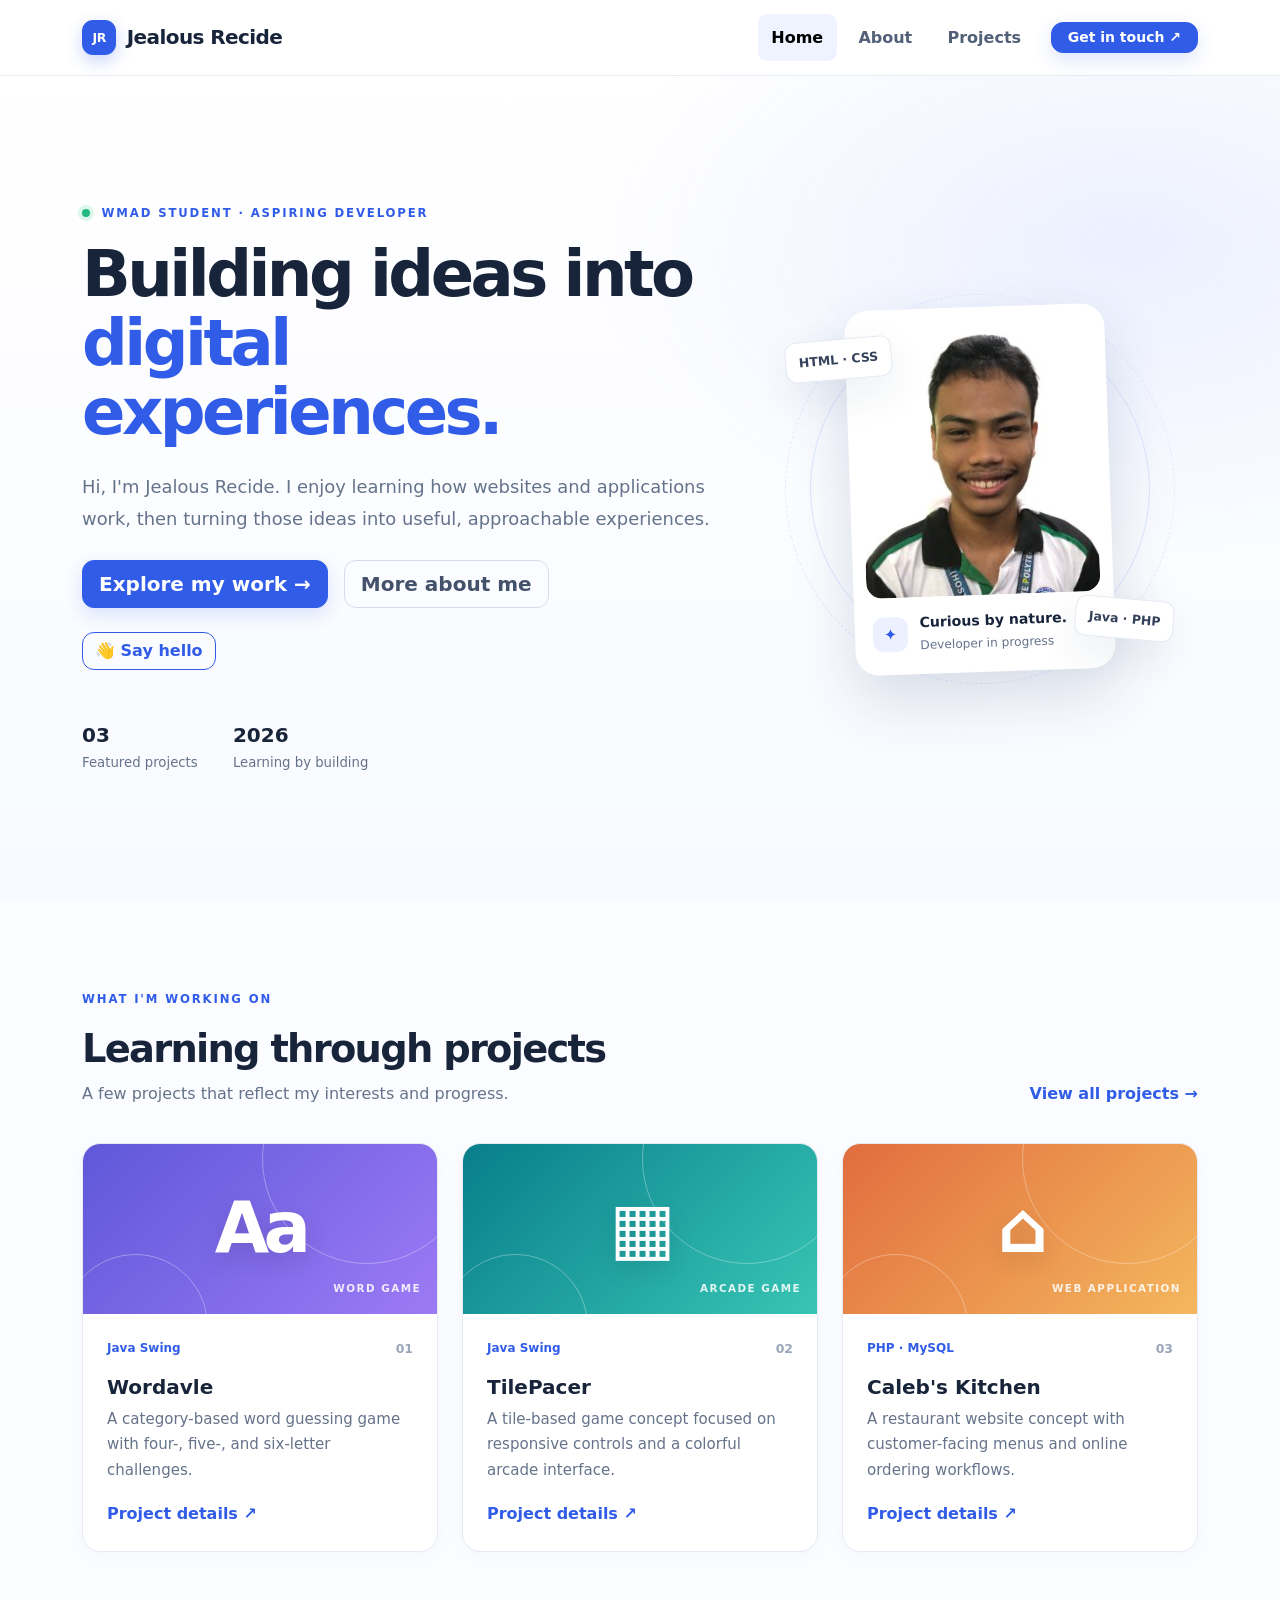
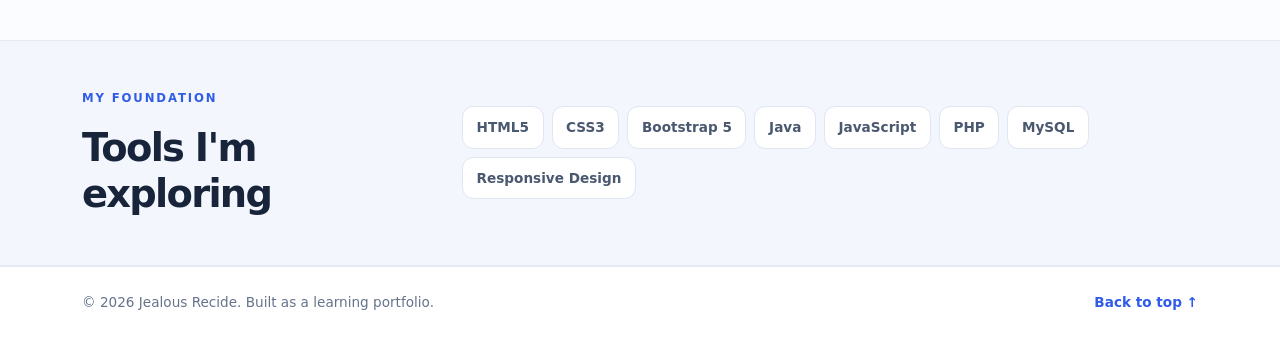
==== index.html @ b9210143 "first commit" ====
<!DOCTYPE html>
<html lang="en">
<head>
  <meta charset="utf-8">
  <meta name="viewport" content="width=device-width, initial-scale=1">
  <meta name="description" content="Jealous Recide's student developer portfolio and selected projects.">
  <meta name="theme-color" content="#f8fafc">
  <title>Jealous Recide | Portfolio</title>
  <link href="https://cdn.jsdelivr.net/npm/bootstrap@5.3.3/dist/css/bootstrap.min.css" rel="stylesheet">
  <link rel="stylesheet" href="css/style.css">
</head>
<body>
  <a class="skip-link" href="#main-content">Skip to content</a>
  <nav class="navbar navbar-expand-lg navbar-light sticky-top site-nav">
    <div class="container">
      <a class="navbar-brand fw-bold" href="index.html"><span class="brand-mark">JR</span> Jealous Recide</a>
      <button class="navbar-toggler" type="button" data-bs-toggle="collapse" data-bs-target="#portfolioNav" aria-controls="portfolioNav" aria-expanded="false" aria-label="Toggle navigation">
        <span class="navbar-toggler-icon"></span>
      </button>
      <div class="collapse navbar-collapse" id="portfolioNav">
        <ul class="navbar-nav ms-auto align-items-lg-center gap-lg-2">
          <li class="nav-item"><a class="nav-link active" aria-current="page" href="index.html">Home</a></li>
          <li class="nav-item"><a class="nav-link" href="about.html">About</a></li>
          <li class="nav-item"><a class="nav-link" href="projects.html">Projects</a></li>
          <li class="nav-item ms-lg-2"><a class="btn btn-primary btn-sm px-3" href="about.html#contact">Get in touch <span aria-hidden="true">↗</span></a></li>
        </ul>
      </div>
    </div>
  </nav>

  <main id="main-content">
    <section class="hero-section py-5 py-lg-6">
      <div class="container py-lg-4">
        <div class="row align-items-center g-5">
          <div class="col-lg-7 order-2 order-lg-1">
            <p class="eyebrow mb-3"><span class="status-dot"></span> WMAD STUDENT · ASPIRING DEVELOPER</p>
            <h1 class="display-3 fw-bold hero-title">Building ideas into <span>digital experiences.</span></h1>
            <p class="lead hero-copy mt-4">Hi, I'm Jealous Recide. I enjoy learning how websites and applications work, then turning those ideas into useful, approachable experiences.</p>
            <div class="d-flex flex-wrap gap-3 mt-4">
              <a class="btn btn-primary btn-lg" href="projects.html">Explore my work <span aria-hidden="true">→</span></a>
              <a class="btn btn-outline-secondary btn-lg" href="about.html">More about me</a>
            </div>
            <div class="greeting-box mt-4">
              <button id="greetBtn" type="button" class="btn btn-outline-primary">👋 Say hello</button>
              <p id="greetMessage" class="greeting-message mb-0" role="status" aria-live="polite"></p>
            </div>
            <div class="hero-meta mt-5">
              <div><strong>03</strong><span>Featured projects</span></div>
              <div><strong>2026</strong><span>Learning by building</span></div>
            </div>
          </div>
          <div class="col-lg-5 order-1 order-lg-2">
            <div class="portrait-wrap mx-auto">
              <div class="portrait-orbit orbit-one"></div><div class="portrait-orbit orbit-two"></div>
              <div class="portrait-card">
                <img src="images/profile.jpg" class="profile-image" alt="Portrait of Jealous Recide">
                <div class="portrait-caption"><span class="caption-icon">✦</span><div><strong>Curious by nature.</strong><small>Developer in progress</small></div></div>
              </div>
              <span class="floating-tag tag-top">HTML · CSS</span><span class="floating-tag tag-bottom">Java · PHP</span>
            </div>
          </div>
        </div>
      </div>
    </section>

    <section class="section-space">
      <div class="container">
        <div class="section-heading d-flex flex-column flex-md-row justify-content-between align-items-md-end gap-3">
          <div><p class="eyebrow">WHAT I'M WORKING ON</p><h2 class="section-title">Learning through projects</h2><p class="section-subtitle mb-0">A few projects that reflect my interests and progress.</p></div>
          <a href="projects.html" class="text-link">View all projects <span aria-hidden="true">→</span></a>
        </div>
        <div class="row g-4 mt-2">
          <div class="col-md-6 col-lg-4">
            <article class="card project-card h-100">
              <div class="project-visual visual-purple"><span class="visual-symbol">Aa</span><span class="visual-label">WORD GAME</span></div>
              <div class="card-body p-4"><div class="d-flex justify-content-between align-items-center mb-3"><span class="project-type">Java Swing</span><span class="project-number">01</span></div><h3 class="h5 card-title">Wordavle</h3><p class="card-text">A category-based word guessing game with four-, five-, and six-letter challenges.</p><a href="projects.html#wordavle" class="stretched-link text-link">Project details <span aria-hidden="true">↗</span></a></div>
            </article>
          </div>
          <div class="col-md-6 col-lg-4">
            <article class="card project-card h-100">
              <div class="project-visual visual-teal"><span class="visual-symbol">▦</span><span class="visual-label">ARCADE GAME</span></div>
              <div class="card-body p-4"><div class="d-flex justify-content-between align-items-center mb-3"><span class="project-type">Java Swing</span><span class="project-number">02</span></div><h3 class="h5 card-title">TilePacer</h3><p class="card-text">A tile-based game concept focused on responsive controls and a colorful arcade interface.</p><a href="projects.html#tilepacer" class="stretched-link text-link">Project details <span aria-hidden="true">↗</span></a></div>
            </article>
          </div>
          <div class="col-md-6 col-lg-4">
            <article class="card project-card h-100">
              <div class="project-visual visual-orange"><span class="visual-symbol">⌂</span><span class="visual-label">WEB APPLICATION</span></div>
              <div class="card-body p-4"><div class="d-flex justify-content-between align-items-center mb-3"><span class="project-type">PHP · MySQL</span><span class="project-number">03</span></div><h3 class="h5 card-title">Caleb's Kitchen</h3><p class="card-text">A restaurant website concept with customer-facing menus and online ordering workflows.</p><a href="projects.html#calebs" class="stretched-link text-link">Project details <span aria-hidden="true">↗</span></a></div>
            </article>
          </div>
        </div>
      </div>
    </section>

    <section class="skills-band py-5">
      <div class="container">
        <div class="row align-items-center g-4">
          <div class="col-lg-4"><p class="eyebrow">MY FOUNDATION</p><h2 class="section-title mb-0">Tools I'm exploring</h2></div>
          <div class="col-lg-8"><div class="d-flex flex-wrap gap-2 skill-list"><span>HTML5</span><span>CSS3</span><span>Bootstrap 5</span><span>Java</span><span>JavaScript</span><span>PHP</span><span>MySQL</span><span>Responsive Design</span></div></div>
        </div>
      </div>
    </section>
  </main>

  <footer class="site-footer py-4"><div class="container d-flex flex-column flex-md-row justify-content-between align-items-center gap-2"><p class="mb-0">© 2026 Jealous Recide. Built as a learning portfolio.</p><a href="#main-content" class="footer-link">Back to top ↑</a></div></footer>
    <button id="backToTop" class="back-to-top" type="button" aria-label="Back to top">↑</button>
  <script src="https://cdn.jsdelivr.net/npm/bootstrap@5.3.3/dist/js/bootstrap.bundle.min.js"></script>
  <script src="js/script.js"></script>
</body>
</html>
---- css/style.css ----
:root  {
    --ink: #17243a;
    --muted: #65738a;
    --primary: #315ce8;
    --primary-dark: #2447bf;
    --line: #e4eaf3;
    --soft: #f5f7fc;
    --surface: #ffffff;
    --radius: 1.15rem;
    --shadow: 0 16px 42px rgba(25, 45, 86, .08);
}
html  {
    scroll-behavior: smooth;
    scroll-padding-top: 5rem;
}
body  {
    margin: 0;
    color: var(--ink);
    background: #fbfcff;
    font-family: Inter, "Segoe UI", system-ui, -apple-system, sans-serif;
    line-height: 1.7;
}
a  {
    text-underline-offset: .2em;
}
.skip-link  {
    position: absolute;
    top: -100px;
    left: 1rem;
    z-index: 2000;
    padding: .75rem 1rem;
    background: white;
    border-radius: .5rem;
}
.skip-link:focus  {
    top: 1rem;
}
.site-nav  {
    background: rgba(255,255,255,.94);
    border-bottom: 1px solid rgba(228,234,243,.9);
    backdrop-filter: blur(14px);
}
.navbar  {
    min-height: 76px;
}
.navbar-brand  {
    color: var(--ink);
    letter-spacing: -.03em;
    display: inline-flex;
    align-items: center;
    gap: .65rem;
}
.brand-mark  {
    display: inline-grid;
    place-items: center;
    width: 2.15rem;
    height: 2.15rem;
    border-radius: .7rem;
    color: white;
    background: var(--primary);
    font-size: .78rem;
    letter-spacing: -.04em;
    box-shadow: 0 6px 16px rgba(49,92,232,.25);
}
.nav-link  {
    color: #526078;
    font-weight: 600;
    padding: .6rem .85rem !important;
    border-radius: .6rem;
}
.nav-link:hover, .nav-link.active  {
    color: var(--primary);
    background: #eff3ff;
}
.btn  {
    border-radius: .75rem;
    font-weight: 650;
}
.btn-primary  {
    --bs-btn-bg: var(--primary);
    --bs-btn-border-color: var(--primary);
    --bs-btn-hover-bg: var(--primary-dark);
    --bs-btn-hover-border-color: var(--primary-dark);
    --bs-btn-active-bg: var(--primary-dark);
    box-shadow: 0 7px 18px rgba(49,92,232,.16);
}
.btn-outline-secondary  {
    --bs-btn-color: #43516a;
    --bs-btn-border-color: #d4dce9;
    --bs-btn-hover-bg: #f0f3f9;
    --bs-btn-hover-color: var(--ink);
    --bs-btn-hover-border-color: #d4dce9;
}
.hero-section  {
    overflow: hidden;
    background: radial-gradient(ellipse at 88% 20%, rgba(91,128,255,.11), transparent 34%), linear-gradient(180deg, #fff 0%, #f8faff 100%);
}
.py-lg-6  {
    padding-top: 6.5rem !important;
    padding-bottom: 6.5rem !important;
}
.eyebrow  {
    color: var(--primary);
    font-size: .73rem;
    letter-spacing: .16em;
    font-weight: 800;
}
.status-dot  {
    display: inline-block;
    width: .5rem;
    height: .5rem;
    margin-right: .35rem;
    border-radius: 50%;
    background: #22b981;
    box-shadow: 0 0 0 4px #dcf8ec;
}
.hero-title  {
    max-width: 760px;
    color: var(--ink);
    letter-spacing: -.055em;
    line-height: 1.08;
}
.hero-title span  {
    color: var(--primary);
}
.hero-copy  {
    max-width: 650px;
    color: var(--muted);
    font-size: 1.12rem;
    line-height: 1.8;
}
.hero-meta  {
    display: flex;
    flex-wrap: wrap;
    gap: 2.2rem;
}
.hero-meta div  {
    display: flex;
    flex-direction: column;
}
.hero-meta strong  {
    font-size: 1.25rem;
    color: var(--ink);
}
.hero-meta span  {
    font-size: .83rem;
    color: var(--muted);
}
.portrait-wrap  {
    position: relative;
    display: grid;
    place-items: center;
    width: min(100%, 390px);
    min-height: 390px;
}
.portrait-orbit  {
    position: absolute;
    border: 1px solid #dce5ff;
    border-radius: 50%;
}
.orbit-one  {
    width: 340px;
    height: 340px;
}
.orbit-two  {
    width: 390px;
    height: 390px;
    border-style: dashed;
    opacity: .8;
}
.portrait-card  {
    position: relative;
    z-index: 1;
    width: 260px;
    padding: .75rem;
    border: 1px solid white;
    border-radius: 1.5rem;
    background: white;
    box-shadow: 0 24px 60px rgba(34,54,100,.16);
    transform: rotate(-2deg);
}
.profile-image  {
    display: block;
    width: 100%;
    height: 275px;
    object-fit: cover;
    object-position: center;
    border-radius: 1rem;
    background: #e9eef8;
}
.portrait-caption  {
    display: flex;
    gap: .75rem;
    align-items: center;
    padding: .9rem .3rem .3rem;
}
.portrait-caption strong, .portrait-caption small  {
    display: block;
}
.portrait-caption strong  {
    font-size: .88rem;
}
.portrait-caption small  {
    color: var(--muted);
    font-size: .76rem;
}
.caption-icon  {
    display: grid;
    place-items: center;
    width: 2.2rem;
    height: 2.2rem;
    color: var(--primary);
    background: #edf1ff;
    border-radius: .7rem;
}
.floating-tag  {
    position: absolute;
    z-index: 2;
    padding: .55rem .8rem;
    color: #34415a;
    background: white;
    border: 1px solid var(--line);
    border-radius: .7rem;
    box-shadow: var(--shadow);
    font-size: .78rem;
    font-weight: 750;
}
.tag-top  {
    top: 45px;
    left: 0;
    transform: rotate(-5deg);
}
.tag-bottom  {
    right: 0;
    bottom: 45px;
    transform: rotate(5deg);
}
.section-space  {
    padding: 5.5rem 0;
}
.section-heading  {
    margin-bottom: .7rem;
}
.section-title  {
    color: var(--ink);
    font-size: clamp(1.8rem, 3vw, 2.45rem);
    font-weight: 780;
    letter-spacing: -.045em;
}
.section-subtitle  {
    color: var(--muted);
}
.text-link  {
    color: var(--primary);
    font-weight: 750;
    text-decoration: none;
}
.text-link:hover  {
    color: var(--primary-dark);
    text-decoration: underline;
}
.project-card  {
    border: 1px solid var(--line);
    border-radius: var(--radius);
    overflow: hidden;
    background: var(--surface);
    box-shadow: 0 4px 18px rgba(25,45,86,.025);
    transition: transform .2s ease, box-shadow .2s ease;
}
.project-card:hover  {
    transform: translateY(-5px);
    box-shadow: var(--shadow);
}
.project-visual  {
    position: relative;
    display: grid;
    place-items: center;
    min-height: 170px;
    overflow: hidden;
}
.project-visual::before, .project-visual::after  {
    position: absolute;
    content: "";
    border: 1px solid rgba(255,255,255,.32);
    border-radius: 50%;
}
.project-visual::before  {
    width: 210px;
    height: 210px;
    right: -35px;
    top: -90px;
}
.project-visual::after  {
    width: 145px;
    height: 145px;
    left: -20px;
    bottom: -85px;
}
.visual-purple  {
    background: linear-gradient(135deg, #5e58d9, #9d7af5);
}
.visual-teal  {
    background: linear-gradient(135deg, #087e8b, #38c5b5);
}
.visual-orange  {
    background: linear-gradient(135deg, #e16d3e, #f4b75e);
}
.visual-symbol  {
    color: white;
    font-size: 4.4rem;
    font-weight: 800;
    letter-spacing: -.08em;
    line-height: 1;
    text-shadow: 0 8px 24px rgba(0,0,0,.12);
}
.visual-label  {
    position: absolute;
    right: 1rem;
    bottom: 1rem;
    color: rgba(255,255,255,.86);
    font-size: .65rem;
    letter-spacing: .14em;
    font-weight: 800;
}
.project-type  {
    color: var(--primary);
    font-size: .75rem;
    font-weight: 750;
}
.project-number  {
    color: #9aa6ba;
    font-size: .78rem;
    font-weight: 800;
}
.card-title  {
    color: var(--ink);
    font-weight: 780;
}
.card-text  {
    color: var(--muted);
    font-size: .94rem;
}
.skills-band  {
    background: #f3f6fc;
    border-top: 1px solid var(--line);
    border-bottom: 1px solid var(--line);
}
.skill-list span  {
    display: inline-flex;
    align-items: center;
    padding: .55rem .85rem;
    border: 1px solid #dfe6f2;
    border-radius: .7rem;
    background: white;
    color: #4a5870;
    font-size: .85rem;
    font-weight: 650;
}
.site-footer  {
    border-top: 1px solid var(--line);
    background: white;
    color: var(--muted);
    font-size: .85rem;
}
.footer-link  {
    color: var(--primary);
    font-weight: 700;
    text-decoration: none;
}
.page-hero  {
    background: radial-gradient(ellipse at 80% 20%, rgba(91,128,255,.12), transparent 35%), #f7f9ff;
    border-bottom: 1px solid var(--line);
}
.page-hero .hero-title  {
    font-size: clamp(2.7rem, 6vw, 4.3rem);
}
.content-panel, .contact-panel  {
    padding: clamp(1.4rem, 4vw, 2.5rem);
    border: 1px solid var(--line);
    border-radius: var(--radius);
    background: white;
    box-shadow: 0 6px 26px rgba(25,45,86,.035);
}
.content-panel p:not(.eyebrow)  {
    color: var(--muted);
}
.callout  {
    padding: 1.1rem 1.2rem;
    border-left: 3px solid var(--primary);
    border-radius: 0 .7rem .7rem 0;
    background: #f3f6ff;
}
.callout strong  {
    display: block;
    margin-bottom: .25rem;
    color: var(--ink);
}
.callout p  {
    font-size: .93rem;
}
.skill-row  {
    margin-bottom: 1.35rem;
}
.skill-row strong  {
    font-size: .9rem;
}
.skill-row span  {
    color: var(--muted);
    font-size: .75rem;
}
.progress  {
    height: .48rem;
    margin-top: .55rem;
    border-radius: 2rem;
    background: #edf1f8;
}
.progress-bar  {
    border-radius: 2rem;
    background: linear-gradient(90deg, var(--primary), #7c91ff);
}
.contact-panel  {
    background: linear-gradient(135deg, #fff, #f8faff);
}
.form-label  {
    color: #35425a;
    font-size: .88rem;
    font-weight: 700;
}
.form-control  {
    border-color: #dce3ef;
    border-radius: .7rem;
    padding: .8rem .9rem;
}
.form-control:focus  {
    border-color: #8ea5ff;
    box-shadow: 0 0 0 .22rem rgba(49,92,232,.12);
}
.status-badge  {
    padding: .6rem .8rem;
    color: #4c5d79;
    background: #edf2ff;
}
.project-table  {
    --bs-table-bg: transparent;
    --bs-table-color: var(--ink);
}
.project-table thead th  {
    color: #64718a;
    background: #f5f7fc;
    font-size: .75rem;
    letter-spacing: .06em;
    text-transform: uppercase;
    white-space: nowrap;
}
.project-table th, .project-table td  {
    padding: 1rem;
    border-color: var(--line);
}
.project-table tbody th  {
    font-weight: 750;
}
.caption-top  {
    color: var(--muted);
    font-size: .85rem;
}
.status-pill  {
    display: inline-block;
    padding: .3rem .6rem;
    border-radius: 2rem;
    font-size: .76rem;
    font-weight: 750;
    white-space: nowrap;
}
.status-progress  {
    color: #2258c9;
    background: #e9efff;
}
.status-planning  {
    color: #93611b;
    background: #fff3d9;
}
.status-completed  {
    color: #005726;
    background: #aae3b3;
}
.cta-section  {
    background: #f3f6fc;
    border-top: 1px solid var(--line);
}
@media (max-width: 991.98px)  {
    .section-space  {
        padding: 4rem 0;
    }
    .portrait-wrap  {
        min-height: 350px;
    }
    .orbit-one  {
        width: 300px;
        height: 300px;
    }
    .orbit-two  {
        width: 340px;
        height: 340px;
    }
    .profile-image  {
        height: 245px;
    }
}
@media (max-width: 575.98px)  {
    .hero-section  {
        padding-top: 2.5rem !important;
    }
    .hero-title  {
        font-size: clamp(2.45rem, 12vw, 3.6rem);
    }
    .hero-meta  {
        gap: 1.5rem;
    }
    .portrait-wrap  {
        min-height: 315px;
    }
    .orbit-one  {
        width: 260px;
        height: 260px;
    }
    .orbit-two  {
        width: 300px;
        height: 300px;
    }
    .portrait-card  {
        width: 218px;
    }
    .profile-image  {
        height: 220px;
    }
    .tag-top  {
        top: 25px;
        left: -2px;
    }
    .tag-bottom  {
        right: -2px;
        bottom: 28px;
    }
    .section-space  {
        padding: 3.5rem 0;
    }
    .project-table th, .project-table td  {
        padding: .8rem;
    }
}
@media (prefers-reduced-motion: reduce)  {
    *, *::before, *::after  {
        scroll-behavior: auto !important;
        transition-duration: .01ms !important;
        animation-duration: .01ms !important;
        animation-iteration-count: 1 !important;
    }
}
.greeting-box  {
    display: flex;
    flex-wrap: wrap;
    align-items: center;
    gap: .9rem;
}
.greeting-message  {
    display: none;
    padding: .55rem .9rem;
    border-radius: .75rem;
    color: #2447bf;
    background: #eef2ff;
    font-weight: 600;
}
.greeting-message.show  {
    display: block;
    animation: fadeIn .35s ease;
}
.project-details  {
    padding: .9rem 1rem;
    border-radius: .8rem;
    background: var(--soft);
    border: 1px solid var(--line);
    font-size: .92rem;
    color: var(--ink);
}
.project-details li + li  {
    margin-top: .35rem;
}
.form-control.is-invalid  {
    border-color: #dc3545;
}
.back-to-top  {
    position: fixed;
    right: 1.25rem;
    bottom: 1.25rem;
    z-index: 1500;
    width: 2.9rem;
    height: 2.9rem;
    border: 0;
    border-radius: 50%;
    color: #fff;
    background: var(--primary);
    font-size: 1.3rem;
    line-height: 1;
    box-shadow: 0 8px 20px rgba(49,92,232,.35);
    opacity: 0;
    visibility: hidden;
    transform: translateY(12px);
    transition: opacity .25s, transform .25s, visibility .25s;
}
.back-to-top.visible  {
    opacity: 1;
    visibility: visible;
    transform: translateY(0);
}
.back-to-top:hover  {
    background: var(--primary-dark);
}
@keyframes fadeIn  {
    from  {
        opacity: 0;
        transform: translateY(-4px);
    }
    to  {
        opacity: 1;
        transform: none;
    }
}
.btn-outline-primary  {
    --bs-btn-color: var(--primary);
    --bs-btn-border-color: var(--primary);
    --bs-btn-hover-bg: var(--primary);
    --bs-btn-hover-border-color: var(--primary);
    --bs-btn-active-bg: var(--primary-dark);
    --bs-btn-active-border-color: var(--primary-dark);
}
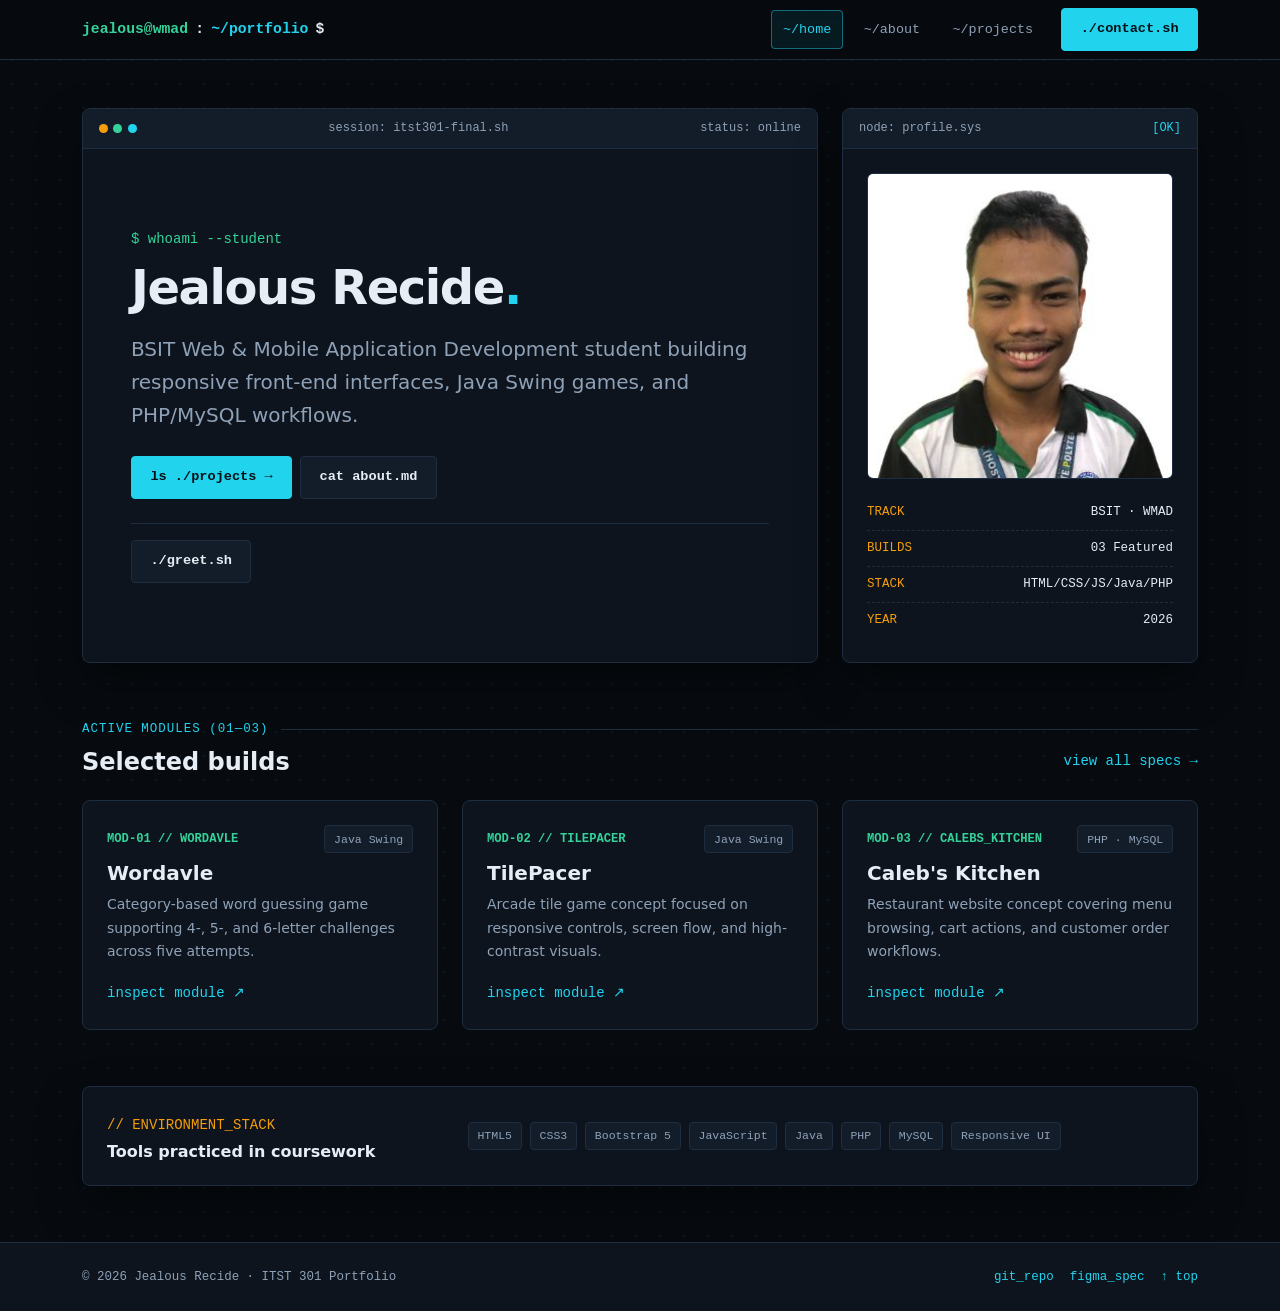
==== commit f68fdd57: "Design changes" ====
--- a/index.html
+++ b/index.html
@@ -3,108 +3,196 @@
 <head>
   <meta charset="utf-8">
   <meta name="viewport" content="width=device-width, initial-scale=1">
-  <meta name="description" content="Jealous Recide's student developer portfolio and selected projects.">
-  <meta name="theme-color" content="#f8fafc">
-  <title>Jealous Recide | Portfolio</title>
+  <meta name="description" content="Jealous Recide — WMAD student command-deck portfolio showcasing web, desktop, and database projects.">
+  <meta name="theme-color" content="#070b10">
+  <title>~/jealous-recide — Portfolio Deck</title>
   <link href="https://cdn.jsdelivr.net/npm/bootstrap@5.3.3/dist/css/bootstrap.min.css" rel="stylesheet">
   <link rel="stylesheet" href="css/style.css">
 </head>
 <body>
-  <a class="skip-link" href="#main-content">Skip to content</a>
-  <nav class="navbar navbar-expand-lg navbar-light sticky-top site-nav">
+  <a class="skip-link" href="#main-content">Skip to main content</a>
+
+  <nav class="navbar navbar-expand-lg navbar-dark sticky-top console-nav" aria-label="Primary navigation">
     <div class="container">
-      <a class="navbar-brand fw-bold" href="index.html"><span class="brand-mark">JR</span> Jealous Recide</a>
-      <button class="navbar-toggler" type="button" data-bs-toggle="collapse" data-bs-target="#portfolioNav" aria-controls="portfolioNav" aria-expanded="false" aria-label="Toggle navigation">
+      <a class="prompt-brand" href="index.html">
+        <span class="prompt-user">jealous@wmad</span>:<span class="prompt-path">~/portfolio</span>$
+      </a>
+      <button class="navbar-toggler" type="button" data-bs-toggle="collapse" data-bs-target="#deckNav" aria-controls="deckNav" aria-expanded="false" aria-label="Toggle navigation">
         <span class="navbar-toggler-icon"></span>
       </button>
-      <div class="collapse navbar-collapse" id="portfolioNav">
-        <ul class="navbar-nav ms-auto align-items-lg-center gap-lg-2">
-          <li class="nav-item"><a class="nav-link active" aria-current="page" href="index.html">Home</a></li>
-          <li class="nav-item"><a class="nav-link" href="about.html">About</a></li>
-          <li class="nav-item"><a class="nav-link" href="projects.html">Projects</a></li>
-          <li class="nav-item ms-lg-2"><a class="btn btn-primary btn-sm px-3" href="about.html#contact">Get in touch <span aria-hidden="true">↗</span></a></li>
+      <div class="collapse navbar-collapse" id="deckNav">
+        <ul class="navbar-nav ms-auto align-items-lg-center gap-lg-2 mt-2 mt-lg-0">
+          <li class="nav-item"><a class="nav-link console-link active" aria-current="page" href="index.html">~/home</a></li>
+          <li class="nav-item"><a class="nav-link console-link" href="about.html">~/about</a></li>
+          <li class="nav-item"><a class="nav-link console-link" href="projects.html">~/projects</a></li>
+          <li class="nav-item ms-lg-2 mt-2 mt-lg-0">
+            <a class="btn btn-deck btn-sm" href="about.html#contact">./contact.sh</a>
+          </li>
         </ul>
       </div>
     </div>
   </nav>
 
   <main id="main-content">
-    <section class="hero-section py-5 py-lg-6">
-      <div class="container py-lg-4">
-        <div class="row align-items-center g-5">
-          <div class="col-lg-7 order-2 order-lg-1">
-            <p class="eyebrow mb-3"><span class="status-dot"></span> WMAD STUDENT · ASPIRING DEVELOPER</p>
-            <h1 class="display-3 fw-bold hero-title">Building ideas into <span>digital experiences.</span></h1>
-            <p class="lead hero-copy mt-4">Hi, I'm Jealous Recide. I enjoy learning how websites and applications work, then turning those ideas into useful, approachable experiences.</p>
-            <div class="d-flex flex-wrap gap-3 mt-4">
-              <a class="btn btn-primary btn-lg" href="projects.html">Explore my work <span aria-hidden="true">→</span></a>
-              <a class="btn btn-outline-secondary btn-lg" href="about.html">More about me</a>
-            </div>
-            <div class="greeting-box mt-4">
-              <button id="greetBtn" type="button" class="btn btn-outline-primary">👋 Say hello</button>
-              <p id="greetMessage" class="greeting-message mb-0" role="status" aria-live="polite"></p>
-            </div>
-            <div class="hero-meta mt-5">
-              <div><strong>03</strong><span>Featured projects</span></div>
-              <div><strong>2026</strong><span>Learning by building</span></div>
+    <section class="deck-section pt-4 pt-lg-5">
+      <div class="container">
+        <div class="row g-4 align-items-stretch">
+          <div class="col-lg-8">
+            <div class="deck-panel h-100 d-flex flex-column">
+              <div class="window-bar">
+                <span class="window-dots" aria-hidden="true"><span></span><span></span><span></span></span>
+                <span>session: itst301-final.sh</span>
+                <span>status: online</span>
+              </div>
+              <div class="p-4 p-md-5 d-flex flex-column justify-content-center flex-grow-1">
+                <p class="mono small mb-2" style="color: var(--term-emerald);">$ whoami --student</p>
+                <h1 class="display-5 fw-bold mb-3" style="letter-spacing: -0.03em;">
+                  Jealous Recide<span style="color: var(--term-cyan);">.</span>
+                </h1>
+                <p class="lead mb-4" style="color: var(--text-dim); max-width: 56ch;">
+                  BSIT Web &amp; Mobile Application Development student building responsive front-end interfaces, Java Swing games, and PHP/MySQL workflows.
+                </p>
+
+                <div class="d-flex flex-wrap gap-2 mb-4">
+                  <a href="projects.html" class="btn btn-deck">ls ./projects →</a>
+                  <a href="about.html" class="btn btn-deck-ghost">cat about.md</a>
+                </div>
+
+                <div class="pt-3" style="border-top: 1px solid var(--hairline);">
+                  <div class="d-flex flex-wrap align-items-center gap-3">
+                    <button id="greetBtn" type="button" class="btn btn-deck-ghost btn-sm">./greet.sh</button>
+                    <p id="greetMessage" class="greeting-message mb-0" role="status" aria-live="polite"></p>
+                  </div>
+                </div>
+              </div>
             </div>
           </div>
-          <div class="col-lg-5 order-1 order-lg-2">
-            <div class="portrait-wrap mx-auto">
-              <div class="portrait-orbit orbit-one"></div><div class="portrait-orbit orbit-two"></div>
-              <div class="portrait-card">
-                <img src="images/profile.jpg" class="profile-image" alt="Portrait of Jealous Recide">
-                <div class="portrait-caption"><span class="caption-icon">✦</span><div><strong>Curious by nature.</strong><small>Developer in progress</small></div></div>
+
+          <div class="col-lg-4">
+            <aside class="deck-panel h-100" aria-label="Developer profile readout">
+              <div class="window-bar">
+                <span>node: profile.sys</span>
+                <span style="color: var(--term-cyan);">[OK]</span>
               </div>
-              <span class="floating-tag tag-top">HTML · CSS</span><span class="floating-tag tag-bottom">Java · PHP</span>
-            </div>
+              <div class="p-3 p-md-4">
+                <img src="/images/profile.jpg" class="deck-avatar mb-3" alt="Portrait of student developer Jealous Recide">
+                <div class="kv-line">
+                  <span class="kv-key">TRACK</span>
+                  <span class="kv-val">BSIT · WMAD</span>
+                </div>
+                <div class="kv-line">
+                  <span class="kv-key">BUILDS</span>
+                  <span class="kv-val">03 Featured</span>
+                </div>
+                <div class="kv-line">
+                  <span class="kv-key">STACK</span>
+                  <span class="kv-val">HTML/CSS/JS/Java/PHP</span>
+                </div>
+                <div class="kv-line">
+                  <span class="kv-key">YEAR</span>
+                  <span class="kv-val">2026</span>
+                </div>
+              </div>
+            </aside>
           </div>
         </div>
       </div>
     </section>
 
-    <section class="section-space">
+    <section class="deck-section pt-0">
       <div class="container">
-        <div class="section-heading d-flex flex-column flex-md-row justify-content-between align-items-md-end gap-3">
-          <div><p class="eyebrow">WHAT I'M WORKING ON</p><h2 class="section-title">Learning through projects</h2><p class="section-subtitle mb-0">A few projects that reflect my interests and progress.</p></div>
-          <a href="projects.html" class="text-link">View all projects <span aria-hidden="true">→</span></a>
+        <div class="deck-heading-rule">Active Modules (01—03)</div>
+        <div class="d-flex flex-column flex-sm-row justify-content-between align-items-sm-center gap-2 mb-4">
+          <h2 class="h4 fw-bold mb-0">Selected builds</h2>
+          <a href="projects.html" class="mono small text-decoration-none" style="color: var(--term-cyan);">view all specs →</a>
         </div>
-        <div class="row g-4 mt-2">
+
+        <div class="row g-4">
           <div class="col-md-6 col-lg-4">
-            <article class="card project-card h-100">
-              <div class="project-visual visual-purple"><span class="visual-symbol">Aa</span><span class="visual-label">WORD GAME</span></div>
-              <div class="card-body p-4"><div class="d-flex justify-content-between align-items-center mb-3"><span class="project-type">Java Swing</span><span class="project-number">01</span></div><h3 class="h5 card-title">Wordavle</h3><p class="card-text">A category-based word guessing game with four-, five-, and six-letter challenges.</p><a href="projects.html#wordavle" class="stretched-link text-link">Project details <span aria-hidden="true">↗</span></a></div>
+            <article class="module-card p-4 h-100 d-flex flex-column">
+              <div class="d-flex justify-content-between align-items-center mb-2">
+                <span class="module-code">MOD-01 // WORDAVLE</span>
+                <span class="flag-chip">Java Swing</span>
+              </div>
+              <h3 class="h5 fw-bold">Wordavle</h3>
+              <p class="small mb-3" style="color: var(--text-dim);">Category-based word guessing game supporting 4-, 5-, and 6-letter challenges across five attempts.</p>
+              <div class="mt-auto">
+                <a href="projects.html#wordavle" class="mono small text-decoration-none" style="color: var(--term-cyan);">inspect module ↗</a>
+              </div>
             </article>
           </div>
+
           <div class="col-md-6 col-lg-4">
-            <article class="card project-card h-100">
-              <div class="project-visual visual-teal"><span class="visual-symbol">▦</span><span class="visual-label">ARCADE GAME</span></div>
-              <div class="card-body p-4"><div class="d-flex justify-content-between align-items-center mb-3"><span class="project-type">Java Swing</span><span class="project-number">02</span></div><h3 class="h5 card-title">TilePacer</h3><p class="card-text">A tile-based game concept focused on responsive controls and a colorful arcade interface.</p><a href="projects.html#tilepacer" class="stretched-link text-link">Project details <span aria-hidden="true">↗</span></a></div>
+            <article class="module-card p-4 h-100 d-flex flex-column">
+              <div class="d-flex justify-content-between align-items-center mb-2">
+                <span class="module-code">MOD-02 // TILEPACER</span>
+                <span class="flag-chip">Java Swing</span>
+              </div>
+              <h3 class="h5 fw-bold">TilePacer</h3>
+              <p class="small mb-3" style="color: var(--text-dim);">Arcade tile game concept focused on responsive controls, screen flow, and high-contrast visuals.</p>
+              <div class="mt-auto">
+                <a href="projects.html#tilepacer" class="mono small text-decoration-none" style="color: var(--term-cyan);">inspect module ↗</a>
+              </div>
             </article>
           </div>
+
           <div class="col-md-6 col-lg-4">
-            <article class="card project-card h-100">
-              <div class="project-visual visual-orange"><span class="visual-symbol">⌂</span><span class="visual-label">WEB APPLICATION</span></div>
-              <div class="card-body p-4"><div class="d-flex justify-content-between align-items-center mb-3"><span class="project-type">PHP · MySQL</span><span class="project-number">03</span></div><h3 class="h5 card-title">Caleb's Kitchen</h3><p class="card-text">A restaurant website concept with customer-facing menus and online ordering workflows.</p><a href="projects.html#calebs" class="stretched-link text-link">Project details <span aria-hidden="true">↗</span></a></div>
+            <article class="module-card p-4 h-100 d-flex flex-column">
+              <div class="d-flex justify-content-between align-items-center mb-2">
+                <span class="module-code">MOD-03 // CALEBS_KITCHEN</span>
+                <span class="flag-chip">PHP · MySQL</span>
+              </div>
+              <h3 class="h5 fw-bold">Caleb's Kitchen</h3>
+              <p class="small mb-3" style="color: var(--text-dim);">Restaurant website concept covering menu browsing, cart actions, and customer order workflows.</p>
+              <div class="mt-auto">
+                <a href="projects.html#calebs" class="mono small text-decoration-none" style="color: var(--term-cyan);">inspect module ↗</a>
+              </div>
             </article>
           </div>
         </div>
       </div>
     </section>
 
-    <section class="skills-band py-5">
+    <section class="deck-section pt-0">
       <div class="container">
-        <div class="row align-items-center g-4">
-          <div class="col-lg-4"><p class="eyebrow">MY FOUNDATION</p><h2 class="section-title mb-0">Tools I'm exploring</h2></div>
-          <div class="col-lg-8"><div class="d-flex flex-wrap gap-2 skill-list"><span>HTML5</span><span>CSS3</span><span>Bootstrap 5</span><span>Java</span><span>JavaScript</span><span>PHP</span><span>MySQL</span><span>Responsive Design</span></div></div>
+        <div class="deck-panel p-4">
+          <div class="row align-items-center g-3">
+            <div class="col-lg-4">
+              <span class="mono small" style="color: var(--term-amber);">// ENVIRONMENT_STACK</span>
+              <h2 class="h6 fw-bold mb-0 mt-1">Tools practiced in coursework</h2>
+            </div>
+            <div class="col-lg-8">
+              <div class="d-flex flex-wrap gap-2">
+                <span class="flag-chip">HTML5</span>
+                <span class="flag-chip">CSS3</span>
+                <span class="flag-chip">Bootstrap 5</span>
+                <span class="flag-chip">JavaScript</span>
+                <span class="flag-chip">Java</span>
+                <span class="flag-chip">PHP</span>
+                <span class="flag-chip">MySQL</span>
+                <span class="flag-chip">Responsive UI</span>
+              </div>
+            </div>
+          </div>
         </div>
       </div>
     </section>
   </main>
 
-  <footer class="site-footer py-4"><div class="container d-flex flex-column flex-md-row justify-content-between align-items-center gap-2"><p class="mb-0">© 2026 Jealous Recide. Built as a learning portfolio.</p><a href="#main-content" class="footer-link">Back to top ↑</a></div></footer>
-    <button id="backToTop" class="back-to-top" type="button" aria-label="Back to top">↑</button>
+  <footer class="deck-footer py-4">
+    <div class="container d-flex flex-column flex-md-row justify-content-between align-items-center gap-2">
+      <p class="mb-0">© 2026 Jealous Recide · ITST 301 Portfolio</p>
+      <div class="d-flex flex-wrap gap-3">
+        <a href="https://github.com/jealous-23/Personal-Portfolio" target="_blank" rel="noopener noreferrer">git_repo</a>
+        <a href="https://www.figma.com/proto/FcJTuWtA9QdmIVQWVwW0Ci?node-id=117-224&t=16QmG3BetdjgKX7D-6" target="_blank" rel="noopener noreferrer">figma_spec</a>
+        <a href="#main-content">↑ top</a>
+      </div>
+    </div>
+  </footer>
+
+  <button id="backToTop" class="back-to-top" type="button" aria-label="Back to top">↑</button>
+
   <script src="https://cdn.jsdelivr.net/npm/bootstrap@5.3.3/dist/js/bootstrap.bundle.min.js"></script>
-  <script src="js/script.js"></script>
+  <script src="js/main.js"></script>
 </body>
-</html>
+</html>
--- a/css/style.css
+++ b/css/style.css
@@ -1,635 +1,475 @@
-:root  {
-    --ink: #17243a;
-    --muted: #65738a;
-    --primary: #315ce8;
-    --primary-dark: #2447bf;
-    --line: #e4eaf3;
-    --soft: #f5f7fc;
-    --surface: #ffffff;
-    --radius: 1.15rem;
-    --shadow: 0 16px 42px rgba(25, 45, 86, .08);
-}
-html  {
-    scroll-behavior: smooth;
-    scroll-padding-top: 5rem;
-}
-body  {
-    margin: 0;
-    color: var(--ink);
-    background: #fbfcff;
-    font-family: Inter, "Segoe UI", system-ui, -apple-system, sans-serif;
-    line-height: 1.7;
-}
-a  {
-    text-underline-offset: .2em;
-}
-.skip-link  {
-    position: absolute;
-    top: -100px;
-    left: 1rem;
-    z-index: 2000;
-    padding: .75rem 1rem;
-    background: white;
-    border-radius: .5rem;
-}
-.skip-link:focus  {
-    top: 1rem;
-}
-.site-nav  {
-    background: rgba(255,255,255,.94);
-    border-bottom: 1px solid rgba(228,234,243,.9);
-    backdrop-filter: blur(14px);
-}
-.navbar  {
-    min-height: 76px;
-}
-.navbar-brand  {
-    color: var(--ink);
-    letter-spacing: -.03em;
-    display: inline-flex;
-    align-items: center;
-    gap: .65rem;
-}
-.brand-mark  {
-    display: inline-grid;
-    place-items: center;
-    width: 2.15rem;
-    height: 2.15rem;
-    border-radius: .7rem;
-    color: white;
-    background: var(--primary);
-    font-size: .78rem;
-    letter-spacing: -.04em;
-    box-shadow: 0 6px 16px rgba(49,92,232,.25);
-}
-.nav-link  {
-    color: #526078;
-    font-weight: 600;
-    padding: .6rem .85rem !important;
-    border-radius: .6rem;
-}
-.nav-link:hover, .nav-link.active  {
-    color: var(--primary);
-    background: #eff3ff;
-}
-.btn  {
-    border-radius: .75rem;
-    font-weight: 650;
-}
-.btn-primary  {
-    --bs-btn-bg: var(--primary);
-    --bs-btn-border-color: var(--primary);
-    --bs-btn-hover-bg: var(--primary-dark);
-    --bs-btn-hover-border-color: var(--primary-dark);
-    --bs-btn-active-bg: var(--primary-dark);
-    box-shadow: 0 7px 18px rgba(49,92,232,.16);
-}
-.btn-outline-secondary  {
-    --bs-btn-color: #43516a;
-    --bs-btn-border-color: #d4dce9;
-    --bs-btn-hover-bg: #f0f3f9;
-    --bs-btn-hover-color: var(--ink);
-    --bs-btn-hover-border-color: #d4dce9;
-}
-.hero-section  {
-    overflow: hidden;
-    background: radial-gradient(ellipse at 88% 20%, rgba(91,128,255,.11), transparent 34%), linear-gradient(180deg, #fff 0%, #f8faff 100%);
-}
-.py-lg-6  {
-    padding-top: 6.5rem !important;
-    padding-bottom: 6.5rem !important;
-}
-.eyebrow  {
-    color: var(--primary);
-    font-size: .73rem;
-    letter-spacing: .16em;
-    font-weight: 800;
-}
-.status-dot  {
-    display: inline-block;
-    width: .5rem;
-    height: .5rem;
-    margin-right: .35rem;
-    border-radius: 50%;
-    background: #22b981;
-    box-shadow: 0 0 0 4px #dcf8ec;
-}
-.hero-title  {
-    max-width: 760px;
-    color: var(--ink);
-    letter-spacing: -.055em;
-    line-height: 1.08;
-}
-.hero-title span  {
-    color: var(--primary);
-}
-.hero-copy  {
-    max-width: 650px;
-    color: var(--muted);
-    font-size: 1.12rem;
-    line-height: 1.8;
-}
-.hero-meta  {
-    display: flex;
-    flex-wrap: wrap;
-    gap: 2.2rem;
-}
-.hero-meta div  {
-    display: flex;
-    flex-direction: column;
-}
-.hero-meta strong  {
-    font-size: 1.25rem;
-    color: var(--ink);
-}
-.hero-meta span  {
-    font-size: .83rem;
-    color: var(--muted);
-}
-.portrait-wrap  {
-    position: relative;
-    display: grid;
-    place-items: center;
-    width: min(100%, 390px);
-    min-height: 390px;
-}
-.portrait-orbit  {
-    position: absolute;
-    border: 1px solid #dce5ff;
-    border-radius: 50%;
-}
-.orbit-one  {
-    width: 340px;
-    height: 340px;
-}
-.orbit-two  {
-    width: 390px;
-    height: 390px;
-    border-style: dashed;
-    opacity: .8;
-}
-.portrait-card  {
-    position: relative;
-    z-index: 1;
-    width: 260px;
-    padding: .75rem;
-    border: 1px solid white;
-    border-radius: 1.5rem;
-    background: white;
-    box-shadow: 0 24px 60px rgba(34,54,100,.16);
-    transform: rotate(-2deg);
-}
-.profile-image  {
-    display: block;
-    width: 100%;
-    height: 275px;
-    object-fit: cover;
-    object-position: center;
-    border-radius: 1rem;
-    background: #e9eef8;
-}
-.portrait-caption  {
-    display: flex;
-    gap: .75rem;
-    align-items: center;
-    padding: .9rem .3rem .3rem;
-}
-.portrait-caption strong, .portrait-caption small  {
-    display: block;
-}
-.portrait-caption strong  {
-    font-size: .88rem;
-}
-.portrait-caption small  {
-    color: var(--muted);
-    font-size: .76rem;
-}
-.caption-icon  {
-    display: grid;
-    place-items: center;
-    width: 2.2rem;
-    height: 2.2rem;
-    color: var(--primary);
-    background: #edf1ff;
-    border-radius: .7rem;
-}
-.floating-tag  {
-    position: absolute;
-    z-index: 2;
-    padding: .55rem .8rem;
-    color: #34415a;
-    background: white;
-    border: 1px solid var(--line);
-    border-radius: .7rem;
-    box-shadow: var(--shadow);
-    font-size: .78rem;
-    font-weight: 750;
-}
-.tag-top  {
-    top: 45px;
-    left: 0;
-    transform: rotate(-5deg);
-}
-.tag-bottom  {
-    right: 0;
-    bottom: 45px;
-    transform: rotate(5deg);
-}
-.section-space  {
-    padding: 5.5rem 0;
-}
-.section-heading  {
-    margin-bottom: .7rem;
-}
-.section-title  {
-    color: var(--ink);
-    font-size: clamp(1.8rem, 3vw, 2.45rem);
-    font-weight: 780;
-    letter-spacing: -.045em;
-}
-.section-subtitle  {
-    color: var(--muted);
-}
-.text-link  {
-    color: var(--primary);
-    font-weight: 750;
-    text-decoration: none;
-}
-.text-link:hover  {
-    color: var(--primary-dark);
-    text-decoration: underline;
-}
-.project-card  {
-    border: 1px solid var(--line);
-    border-radius: var(--radius);
-    overflow: hidden;
-    background: var(--surface);
-    box-shadow: 0 4px 18px rgba(25,45,86,.025);
-    transition: transform .2s ease, box-shadow .2s ease;
-}
-.project-card:hover  {
-    transform: translateY(-5px);
-    box-shadow: var(--shadow);
-}
-.project-visual  {
-    position: relative;
-    display: grid;
-    place-items: center;
-    min-height: 170px;
-    overflow: hidden;
-}
-.project-visual::before, .project-visual::after  {
-    position: absolute;
-    content: "";
-    border: 1px solid rgba(255,255,255,.32);
-    border-radius: 50%;
-}
-.project-visual::before  {
-    width: 210px;
+:root {
+  --bg-void: #070b10;
+  --bg-panel: #0d141d;
+  --bg-inset: #131d29;
+  --text-main: #e6edf5;
+  --text-dim: #8fa1b7;
+  --text-faint: #64768d;
+  --term-cyan: #22d3ee;
+  --term-amber: #f59e0b;
+  --term-emerald: #34d399;
+  --hairline: #1e2d3f;
+  --hairline-bright: rgba(34, 211, 238, 0.45);
+  --font-mono: ui-monospace, SFMono-Regular, Menlo, Monaco, Consolas, "Liberation Mono", monospace;
+  --font-sans: "Inter", "Segoe UI", system-ui, -apple-system, sans-serif;
+}
+
+html {
+  scroll-behavior: smooth;
+  scroll-padding-top: 5rem;
+  color-scheme: dark;
+}
+
+body {
+  margin: 0;
+  background-color: var(--bg-void);
+  background-image: radial-gradient(rgba(34, 211, 238, 0.08) 1px, transparent 1px);
+  background-size: 24px 24px;
+  color: var(--text-main);
+  font-family: var(--font-sans);
+  line-height: 1.65;
+  overflow-x: hidden;
+}
+
+code,
+pre,
+.mono {
+  font-family: var(--font-mono);
+}
+
+/* Keyboard Accessibility (WEB 4 & T05) */
+.skip-link {
+  position: fixed;
+  top: -120px;
+  left: 1rem;
+  z-index: 3000;
+  padding: 0.65rem 1rem;
+  background: var(--term-cyan);
+  color: #041016;
+  font-family: var(--font-mono);
+  font-weight: 700;
+  font-size: 0.85rem;
+  text-decoration: none;
+  border-radius: 4px;
+}
+
+.skip-link:focus {
+  top: 1rem;
+  outline: 2px solid #ffffff;
+  outline-offset: 2px;
+}
+
+:is(a, button, input, textarea, [tabindex]):focus-visible {
+  outline: 2px solid var(--term-cyan);
+  outline-offset: 3px;
+  border-radius: 4px;
+}
+
+/* Console Header */
+.console-nav {
+  background: rgba(7, 11, 16, 0.9);
+  border-bottom: 1px solid var(--hairline);
+  backdrop-filter: blur(12px);
+}
+
+.prompt-brand {
+  font-family: var(--font-mono);
+  font-size: 0.92rem;
+  font-weight: 700;
+  color: var(--text-main);
+  text-decoration: none;
+  display: inline-flex;
+  align-items: center;
+  gap: 0.45rem;
+}
+
+.prompt-user {
+  color: var(--term-emerald);
+}
+
+.prompt-path {
+  color: var(--term-cyan);
+}
+
+.console-link {
+  font-family: var(--font-mono);
+  font-size: 0.84rem;
+  color: var(--text-dim) !important;
+  padding: 0.45rem 0.7rem !important;
+  border-radius: 4px;
+  border: 1px solid transparent;
+}
+
+.console-link:hover,
+.console-link.active {
+  color: var(--term-cyan) !important;
+  background: rgba(34, 211, 238, 0.08);
+  border-color: var(--hairline-bright);
+}
+
+.navbar-toggler {
+  border-color: var(--hairline);
+}
+
+.navbar-toggler-icon {
+  filter: invert(1) brightness(1.8);
+}
+
+/* Deck Buttons */
+.btn-deck {
+  font-family: var(--font-mono);
+  font-size: 0.85rem;
+  font-weight: 700;
+  border-radius: 4px;
+  background: var(--term-cyan);
+  color: #041016;
+  border: 1px solid var(--term-cyan);
+  padding: 0.65rem 1.15rem;
+}
+
+.btn-deck:hover {
+  background: #06b6d4;
+  border-color: #06b6d4;
+  color: #041016;
+}
+
+.btn-deck-ghost {
+  font-family: var(--font-mono);
+  font-size: 0.85rem;
+  font-weight: 600;
+  border-radius: 4px;
+  background: var(--bg-inset);
+  color: var(--text-main);
+  border: 1px solid var(--hairline);
+  padding: 0.65rem 1.15rem;
+}
+
+.btn-deck-ghost:hover {
+  border-color: var(--term-cyan);
+  color: var(--term-cyan);
+}
+
+/* Deck Panels & Window Chrome */
+.deck-panel {
+  background: var(--bg-panel);
+  border: 1px solid var(--hairline);
+  border-radius: 8px;
+  overflow: hidden;
+  box-shadow: 0 20px 45px rgba(0, 0, 0, 0.45);
+}
+
+.window-bar {
+  display: flex;
+  align-items: center;
+  justify-content: space-between;
+  padding: 0.6rem 1rem;
+  background: var(--bg-inset);
+  border-bottom: 1px solid var(--hairline);
+  font-family: var(--font-mono);
+  font-size: 0.75rem;
+  color: var(--text-dim);
+}
+
+.window-dots {
+  display: inline-flex;
+  gap: 0.35rem;
+}
+
+.window-dots span {
+  width: 0.55rem;
+  height: 0.55rem;
+  border-radius: 50%;
+  background: var(--hairline);
+  display: inline-block;
+}
+
+.window-dots span:first-child {
+  background: var(--term-amber);
+}
+
+.window-dots span:nth-child(2) {
+  background: var(--term-emerald);
+}
+
+.window-dots span:nth-child(3) {
+  background: var(--term-cyan);
+}
+
+.deck-avatar {
+  width: 100%;
+  height: auto;
+  object-fit: cover;
+  object-position: center top;
+  border-radius: 6px;
+  border: 1px solid var(--hairline);
+}
+
+.kv-line {
+  display: flex;
+  justify-content: space-between;
+  gap: 1rem;
+  padding: 0.45rem 0;
+  border-bottom: 1px dashed var(--hairline);
+  font-family: var(--font-mono);
+  font-size: 0.78rem;
+}
+
+.kv-line:last-child {
+  border-bottom: 0;
+}
+
+.kv-key {
+  color: var(--term-amber);
+}
+
+.kv-val {
+  color: var(--text-main);
+  text-align: right;
+}
+
+/* Section Spacing */
+.deck-section {
+  padding: 3.5rem 0;
+}
+
+.deck-heading-rule {
+  display: flex;
+  align-items: center;
+  gap: 0.75rem;
+  font-family: var(--font-mono);
+  font-size: 0.78rem;
+  text-transform: uppercase;
+  letter-spacing: 0.08em;
+  color: var(--term-cyan);
+  margin-bottom: 0.5rem;
+}
+
+.deck-heading-rule::after {
+  content: "";
+  flex: 1;
+  height: 1px;
+  background: var(--hairline);
+}
+
+/* Project Modules */
+.module-card {
+  background: var(--bg-panel);
+  border: 1px solid var(--hairline);
+  border-radius: 8px;
+  transition: border-color 0.2s ease, transform 0.2s ease;
+}
+
+.module-card:hover {
+  border-color: var(--hairline-bright);
+  transform: translateY(-3px);
+}
+
+.module-code {
+  font-family: var(--font-mono);
+  font-size: 0.76rem;
+  color: var(--term-emerald);
+  font-weight: 700;
+}
+
+.flag-chip {
+  font-family: var(--font-mono);
+  font-size: 0.72rem;
+  padding: 0.22rem 0.55rem;
+  border-radius: 4px;
+  background: var(--bg-inset);
+  color: var(--text-dim);
+  border: 1px solid var(--hairline);
+}
+
+.project-details {
+  padding: 0.85rem 1rem;
+  border-radius: 6px;
+  background: var(--bg-inset);
+  border: 1px solid var(--hairline);
+  font-size: 0.88rem;
+  color: var(--text-dim);
+}
+
+.project-details li + li {
+  margin-top: 0.35rem;
+}
+
+/* Greeting Output */
+.greeting-message {
+  display: none;
+  padding: 0.55rem 0.9rem;
+  border-radius: 4px;
+  background: rgba(52, 211, 153, 0.1);
+  border: 1px solid rgba(52, 211, 153, 0.4);
+  color: var(--term-emerald);
+  font-family: var(--font-mono);
+  font-size: 0.82rem;
+}
+
+.greeting-message.show {
+  display: inline-block;
+  animation: termFade 0.2s ease;
+}
+
+/* Progress & Forms & Table */
+.progress {
+  height: 0.45rem;
+  border-radius: 2px;
+  background: var(--bg-inset);
+}
+
+.progress-bar {
+  background: var(--term-cyan);
+}
+
+.form-label {
+  font-family: var(--font-mono);
+  font-size: 0.8rem;
+  color: var(--text-main);
+}
+
+.form-control {
+  background: var(--bg-inset);
+  border: 1px solid var(--hairline);
+  border-radius: 4px;
+  color: var(--text-main);
+  padding: 0.7rem 0.85rem;
+}
+
+.form-control::placeholder {
+  color: var(--text-faint);
+}
+
+.form-control:focus {
+  background: var(--bg-inset);
+  color: var(--text-main);
+  border-color: var(--term-cyan);
+  box-shadow: 0 0 0 0.2rem rgba(34, 211, 238, 0.16);
+}
+
+.deck-table {
+  --bs-table-bg: transparent;
+  --bs-table-color: var(--text-main);
+  --bs-table-border-color: var(--hairline);
+}
+
+.deck-table thead th {
+  background: var(--bg-inset);
+  color: var(--term-cyan);
+  font-family: var(--font-mono);
+  font-size: 0.74rem;
+  text-transform: uppercase;
+  letter-spacing: 0.06em;
+}
+
+.caption-top {
+  color: var(--text-faint);
+  font-family: var(--font-mono);
+  font-size: 0.76rem;
+}
+
+.state-tag {
+  font-family: var(--font-mono);
+  font-size: 0.72rem;
+  padding: 0.2rem 0.5rem;
+  border-radius: 4px;
+  border: 1px solid var(--hairline);
+}
+
+.state-tag.wip {
+  color: var(--term-amber);
+  background: rgba(245, 158, 11, 0.12);
+  border-color: rgba(245, 158, 11, 0.35);
+}
+
+.state-tag.dev {
+  color: var(--term-cyan);
+  background: rgba(34, 211, 238, 0.12);
+  border-color: rgba(34, 211, 238, 0.35);
+}
+
+.state-tag.done {
+  color: var(--term-emerald);
+  background: rgba(16, 185, 129, 0.12);
+  border-color: rgba(16, 185, 129, 0.35);
+}
+/* Footer & Back-to-Top */
+.deck-footer {
+  background: var(--bg-panel);
+  border-top: 1px solid var(--hairline);
+  color: var(--text-dim);
+  font-family: var(--font-mono);
+  font-size: 0.78rem;
+}
+
+.deck-footer a {
+  color: var(--term-cyan);
+  text-decoration: none;
+}
+
+.deck-footer a:hover {
+  text-decoration: underline;
+}
+
+.back-to-top {
+  position: fixed;
+  right: 1.25rem;
+  bottom: 1.25rem;
+  z-index: 1500;
+  width: 2.75rem;
+  height: 2.75rem;
+  border-radius: 6px;
+  border: 1px solid var(--hairline-bright);
+  background: var(--bg-inset);
+  color: var(--term-cyan);
+  font-family: var(--font-mono);
+  font-weight: 700;
+  box-shadow: 0 10px 25px rgba(0, 0, 0, 0.5);
+  opacity: 0;
+  visibility: hidden;
+  transform: translateY(10px);
+  transition: opacity 0.2s ease, transform 0.2s ease, visibility 0.2s ease;
+}
+
+.back-to-top.visible {
+  opacity: 1;
+  visibility: visible;
+  transform: translateY(0);
+}
+
+.back-to-top:hover {
+  background: var(--term-cyan);
+  color: #041016;
+}
+
+@keyframes termFade {
+  from {
+    opacity: 0;
+    transform: translateY(-3px);
+  }
+  to {
+    opacity: 1;
+    transform: none;
+  }
+}
+
+@media (max-width: 575.98px) {
+  .deck-section {
+    padding: 2.5rem 0;
+  }
+
+  .deck-avatar {
     height: 210px;
-    right: -35px;
-    top: -90px;
-}
-.project-visual::after  {
-    width: 145px;
-    height: 145px;
-    left: -20px;
-    bottom: -85px;
-}
-.visual-purple  {
-    background: linear-gradient(135deg, #5e58d9, #9d7af5);
-}
-.visual-teal  {
-    background: linear-gradient(135deg, #087e8b, #38c5b5);
-}
-.visual-orange  {
-    background: linear-gradient(135deg, #e16d3e, #f4b75e);
-}
-.visual-symbol  {
-    color: white;
-    font-size: 4.4rem;
-    font-weight: 800;
-    letter-spacing: -.08em;
-    line-height: 1;
-    text-shadow: 0 8px 24px rgba(0,0,0,.12);
-}
-.visual-label  {
-    position: absolute;
-    right: 1rem;
-    bottom: 1rem;
-    color: rgba(255,255,255,.86);
-    font-size: .65rem;
-    letter-spacing: .14em;
-    font-weight: 800;
-}
-.project-type  {
-    color: var(--primary);
-    font-size: .75rem;
-    font-weight: 750;
-}
-.project-number  {
-    color: #9aa6ba;
-    font-size: .78rem;
-    font-weight: 800;
-}
-.card-title  {
-    color: var(--ink);
-    font-weight: 780;
-}
-.card-text  {
-    color: var(--muted);
-    font-size: .94rem;
-}
-.skills-band  {
-    background: #f3f6fc;
-    border-top: 1px solid var(--line);
-    border-bottom: 1px solid var(--line);
-}
-.skill-list span  {
-    display: inline-flex;
-    align-items: center;
-    padding: .55rem .85rem;
-    border: 1px solid #dfe6f2;
-    border-radius: .7rem;
-    background: white;
-    color: #4a5870;
-    font-size: .85rem;
-    font-weight: 650;
-}
-.site-footer  {
-    border-top: 1px solid var(--line);
-    background: white;
-    color: var(--muted);
-    font-size: .85rem;
-}
-.footer-link  {
-    color: var(--primary);
-    font-weight: 700;
-    text-decoration: none;
-}
-.page-hero  {
-    background: radial-gradient(ellipse at 80% 20%, rgba(91,128,255,.12), transparent 35%), #f7f9ff;
-    border-bottom: 1px solid var(--line);
-}
-.page-hero .hero-title  {
-    font-size: clamp(2.7rem, 6vw, 4.3rem);
-}
-.content-panel, .contact-panel  {
-    padding: clamp(1.4rem, 4vw, 2.5rem);
-    border: 1px solid var(--line);
-    border-radius: var(--radius);
-    background: white;
-    box-shadow: 0 6px 26px rgba(25,45,86,.035);
-}
-.content-panel p:not(.eyebrow)  {
-    color: var(--muted);
-}
-.callout  {
-    padding: 1.1rem 1.2rem;
-    border-left: 3px solid var(--primary);
-    border-radius: 0 .7rem .7rem 0;
-    background: #f3f6ff;
-}
-.callout strong  {
-    display: block;
-    margin-bottom: .25rem;
-    color: var(--ink);
-}
-.callout p  {
-    font-size: .93rem;
-}
-.skill-row  {
-    margin-bottom: 1.35rem;
-}
-.skill-row strong  {
-    font-size: .9rem;
-}
-.skill-row span  {
-    color: var(--muted);
-    font-size: .75rem;
-}
-.progress  {
-    height: .48rem;
-    margin-top: .55rem;
-    border-radius: 2rem;
-    background: #edf1f8;
-}
-.progress-bar  {
-    border-radius: 2rem;
-    background: linear-gradient(90deg, var(--primary), #7c91ff);
-}
-.contact-panel  {
-    background: linear-gradient(135deg, #fff, #f8faff);
-}
-.form-label  {
-    color: #35425a;
-    font-size: .88rem;
-    font-weight: 700;
-}
-.form-control  {
-    border-color: #dce3ef;
-    border-radius: .7rem;
-    padding: .8rem .9rem;
-}
-.form-control:focus  {
-    border-color: #8ea5ff;
-    box-shadow: 0 0 0 .22rem rgba(49,92,232,.12);
-}
-.status-badge  {
-    padding: .6rem .8rem;
-    color: #4c5d79;
-    background: #edf2ff;
-}
-.project-table  {
-    --bs-table-bg: transparent;
-    --bs-table-color: var(--ink);
-}
-.project-table thead th  {
-    color: #64718a;
-    background: #f5f7fc;
-    font-size: .75rem;
-    letter-spacing: .06em;
-    text-transform: uppercase;
-    white-space: nowrap;
-}
-.project-table th, .project-table td  {
-    padding: 1rem;
-    border-color: var(--line);
-}
-.project-table tbody th  {
-    font-weight: 750;
-}
-.caption-top  {
-    color: var(--muted);
-    font-size: .85rem;
-}
-.status-pill  {
-    display: inline-block;
-    padding: .3rem .6rem;
-    border-radius: 2rem;
-    font-size: .76rem;
-    font-weight: 750;
-    white-space: nowrap;
-}
-.status-progress  {
-    color: #2258c9;
-    background: #e9efff;
-}
-.status-planning  {
-    color: #93611b;
-    background: #fff3d9;
-}
-.status-completed  {
-    color: #005726;
-    background: #aae3b3;
-}
-.cta-section  {
-    background: #f3f6fc;
-    border-top: 1px solid var(--line);
-}
-@media (max-width: 991.98px)  {
-    .section-space  {
-        padding: 4rem 0;
-    }
-    .portrait-wrap  {
-        min-height: 350px;
-    }
-    .orbit-one  {
-        width: 300px;
-        height: 300px;
-    }
-    .orbit-two  {
-        width: 340px;
-        height: 340px;
-    }
-    .profile-image  {
-        height: 245px;
-    }
-}
-@media (max-width: 575.98px)  {
-    .hero-section  {
-        padding-top: 2.5rem !important;
-    }
-    .hero-title  {
-        font-size: clamp(2.45rem, 12vw, 3.6rem);
-    }
-    .hero-meta  {
-        gap: 1.5rem;
-    }
-    .portrait-wrap  {
-        min-height: 315px;
-    }
-    .orbit-one  {
-        width: 260px;
-        height: 260px;
-    }
-    .orbit-two  {
-        width: 300px;
-        height: 300px;
-    }
-    .portrait-card  {
-        width: 218px;
-    }
-    .profile-image  {
-        height: 220px;
-    }
-    .tag-top  {
-        top: 25px;
-        left: -2px;
-    }
-    .tag-bottom  {
-        right: -2px;
-        bottom: 28px;
-    }
-    .section-space  {
-        padding: 3.5rem 0;
-    }
-    .project-table th, .project-table td  {
-        padding: .8rem;
-    }
-}
-@media (prefers-reduced-motion: reduce)  {
-    *, *::before, *::after  {
-        scroll-behavior: auto !important;
-        transition-duration: .01ms !important;
-        animation-duration: .01ms !important;
-        animation-iteration-count: 1 !important;
-    }
-}
-.greeting-box  {
-    display: flex;
-    flex-wrap: wrap;
-    align-items: center;
-    gap: .9rem;
-}
-.greeting-message  {
-    display: none;
-    padding: .55rem .9rem;
-    border-radius: .75rem;
-    color: #2447bf;
-    background: #eef2ff;
-    font-weight: 600;
-}
-.greeting-message.show  {
-    display: block;
-    animation: fadeIn .35s ease;
-}
-.project-details  {
-    padding: .9rem 1rem;
-    border-radius: .8rem;
-    background: var(--soft);
-    border: 1px solid var(--line);
-    font-size: .92rem;
-    color: var(--ink);
-}
-.project-details li + li  {
-    margin-top: .35rem;
-}
-.form-control.is-invalid  {
-    border-color: #dc3545;
-}
-.back-to-top  {
-    position: fixed;
-    right: 1.25rem;
-    bottom: 1.25rem;
-    z-index: 1500;
-    width: 2.9rem;
-    height: 2.9rem;
-    border: 0;
-    border-radius: 50%;
-    color: #fff;
-    background: var(--primary);
-    font-size: 1.3rem;
-    line-height: 1;
-    box-shadow: 0 8px 20px rgba(49,92,232,.35);
-    opacity: 0;
-    visibility: hidden;
-    transform: translateY(12px);
-    transition: opacity .25s, transform .25s, visibility .25s;
-}
-.back-to-top.visible  {
-    opacity: 1;
-    visibility: visible;
-    transform: translateY(0);
-}
-.back-to-top:hover  {
-    background: var(--primary-dark);
-}
-@keyframes fadeIn  {
-    from  {
-        opacity: 0;
-        transform: translateY(-4px);
-    }
-    to  {
-        opacity: 1;
-        transform: none;
-    }
-}
-.btn-outline-primary  {
-    --bs-btn-color: var(--primary);
-    --bs-btn-border-color: var(--primary);
-    --bs-btn-hover-bg: var(--primary);
-    --bs-btn-hover-border-color: var(--primary);
-    --bs-btn-active-bg: var(--primary-dark);
-    --bs-btn-active-border-color: var(--primary-dark);
-}
+  }
+}
+
+@media (prefers-reduced-motion: reduce) {
+  *,
+  *::before,
+  *::after {
+    scroll-behavior: auto !important;
+    transition-duration: 0.01ms !important;
+    animation-duration: 0.01ms !important;
+    animation-iteration-count: 1 !important;
+  }
+}
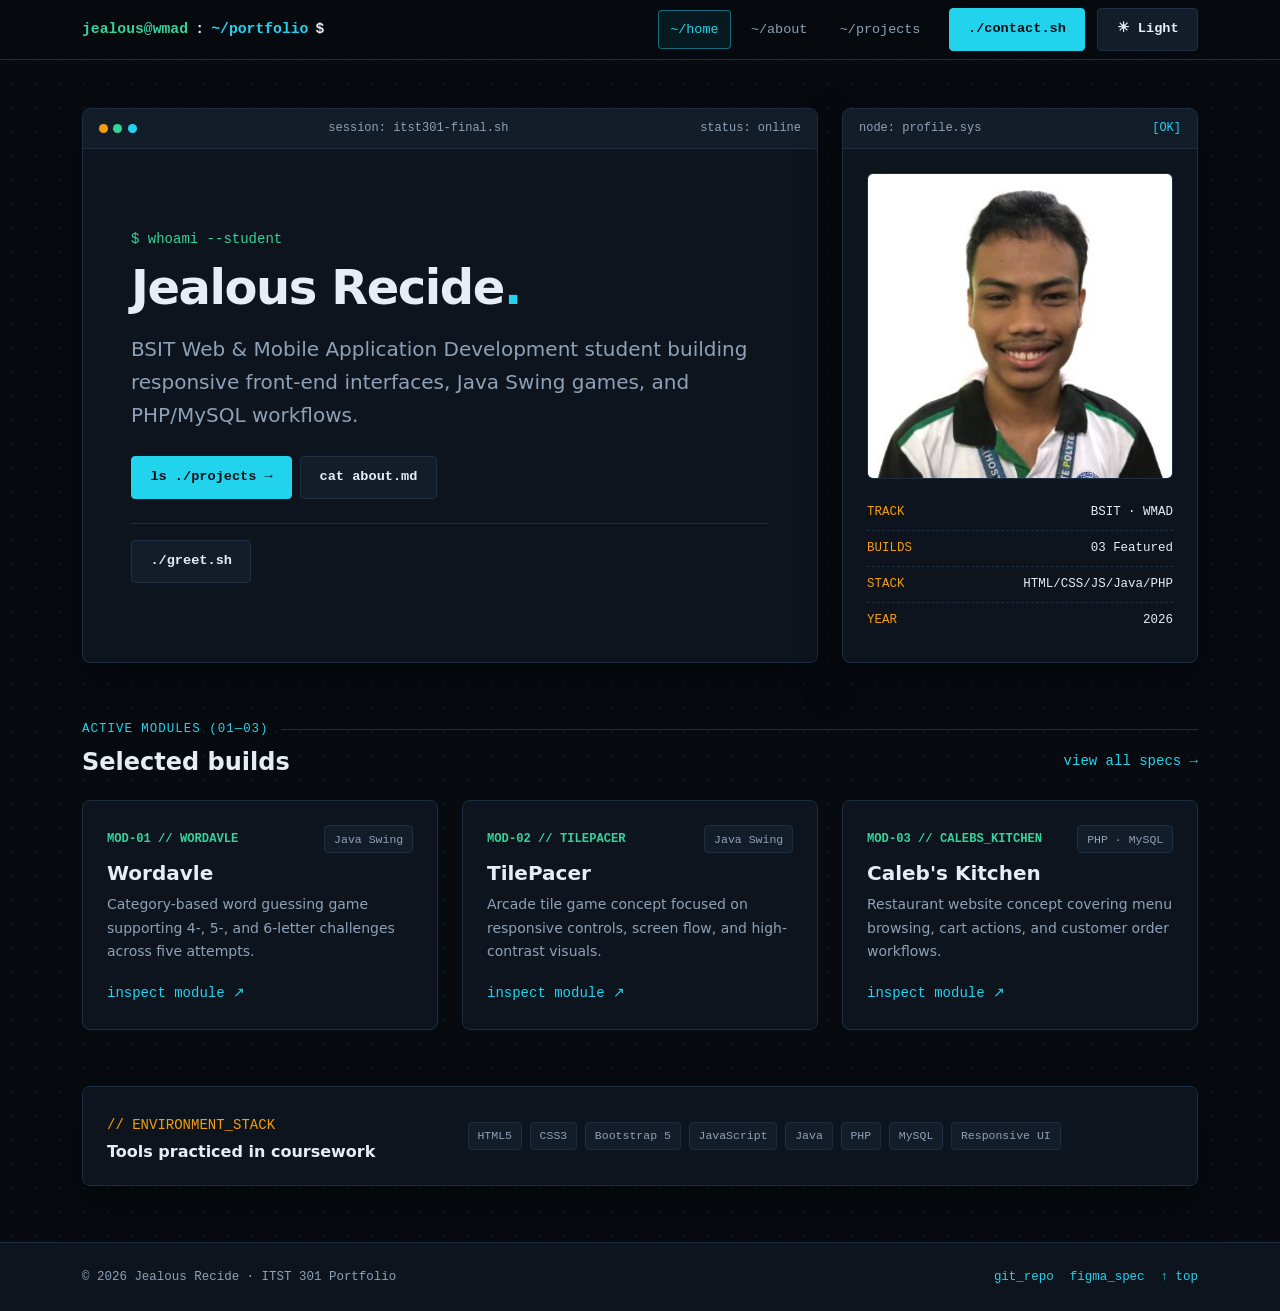
==== commit 90777c40: "Light/mode toggle added" ====
--- a/index.html
+++ b/index.html
@@ -27,6 +27,11 @@
           <li class="nav-item"><a class="nav-link console-link" href="projects.html">~/projects</a></li>
           <li class="nav-item ms-lg-2 mt-2 mt-lg-0">
             <a class="btn btn-deck btn-sm" href="about.html#contact">./contact.sh</a>
+          </li>
+          <li class="nav-item ms-lg-1">
+            <button id="themeToggle" type="button" class="btn btn-deck-ghost btn-sm" aria-pressed="false" aria-label="Switch to light mode">
+              ☀ Light
+            </button>
           </li>
         </ul>
       </div>
--- a/css/style.css
+++ b/css/style.css
@@ -14,6 +14,38 @@
   --font-sans: "Inter", "Segoe UI", system-ui, -apple-system, sans-serif;
 }
 
+/* Light Mode Theme Tokens */
+[data-theme="light"] {
+  color-scheme: light;
+  --bg-void: #f3f6fa;
+  --bg-panel: #ffffff;
+  --bg-inset: #e7eef6;
+  --text-main: #0f172a;
+  --text-dim: #334155;
+  --text-faint: #64748b;
+  --term-cyan: #0284c7;
+  --term-amber: #b45309;
+  --term-emerald: #047857;
+  --hairline: #cbd5e1;
+  --hairline-bright: rgba(2, 132, 199, 0.55);
+}
+
+[data-theme="light"] body {
+  background-image: radial-gradient(rgba(2, 132, 199, 0.14) 1px, transparent 1px);
+}
+
+[data-theme="light"] .console-nav {
+  background: rgba(243, 246, 250, 0.92);
+}
+
+[data-theme="light"] .navbar-toggler-icon {
+  filter: none;
+}
+
+[data-theme="light"] .btn-deck {
+  color: #ffffff;
+}
+
 html {
   scroll-behavior: smooth;
   scroll-padding-top: 5rem;
